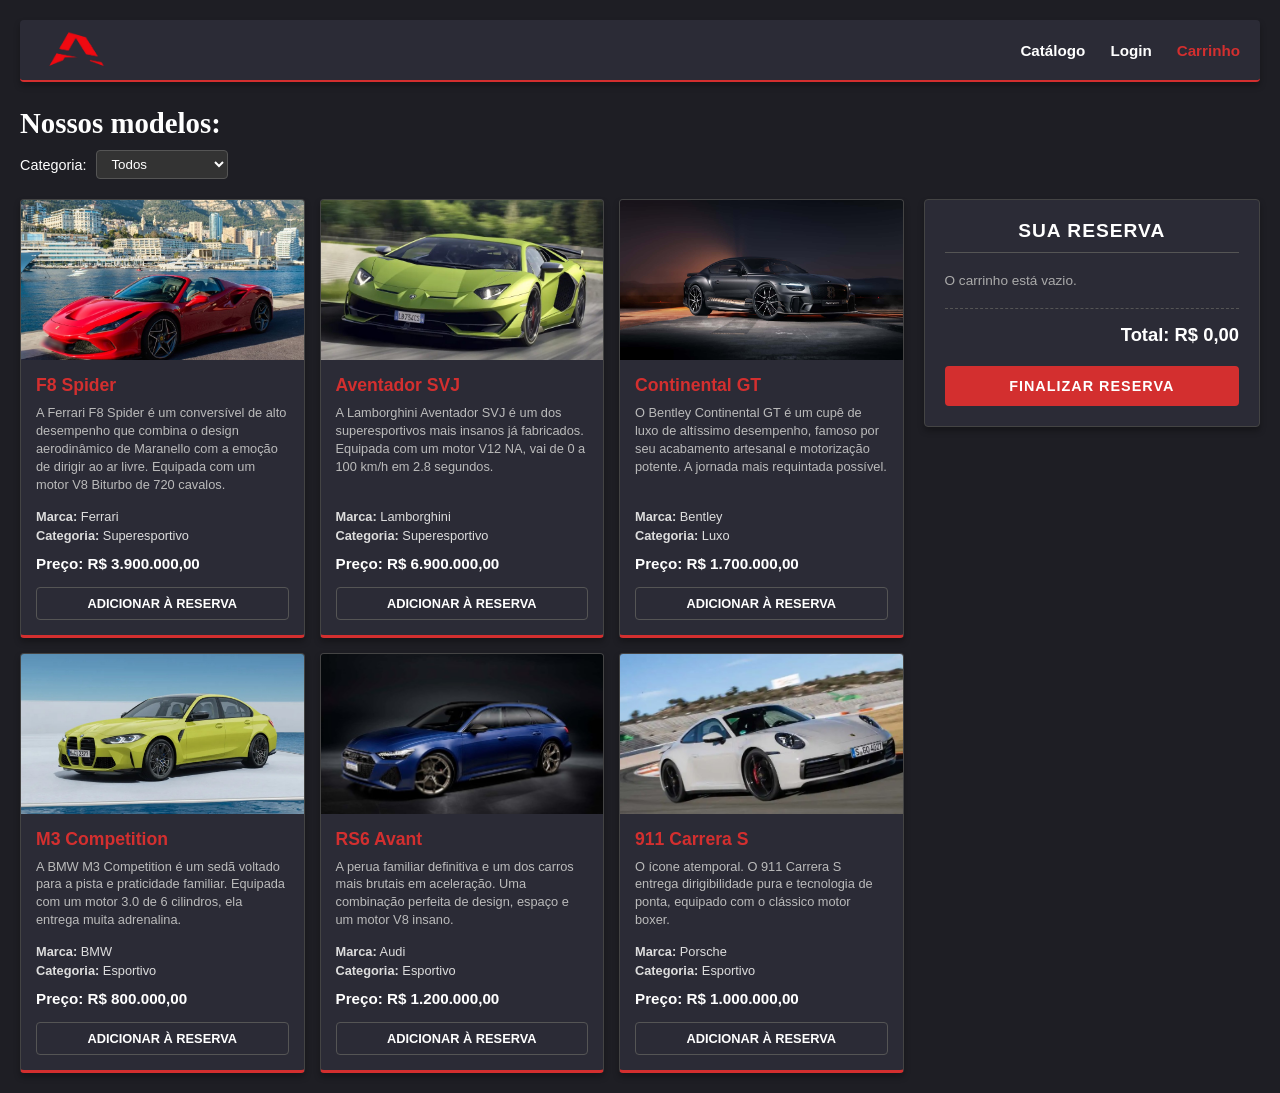
==== carrinho.html @ a8a2beb6 "Ajuste de estrutura e caminhos para compatibilidade com Vercel" ====
<!DOCTYPE html>
<html lang="pt-BR">
<head>
    <meta charset="UTF-8">
    <meta name="viewport" content="width=device-width, initial-scale=1.0">
    <title>Apex Grand Prix - Carrinho de Reservas</title>
    <link rel="icon" href="assets/Afavicon.png">
    <link rel="stylesheet" href="style/styleCarrinho.css">
    <script src="scripts/carrinhoScript.js" defer></script>
</head>
<body>

    <!-- Barra de Navegação -->
    <nav class="navbar">
        <div class="logo-container">
            <a href="index.html">
                <img src="assets/AfaviconSemFundo.png" alt="Apex Grand Prix Logo">
            </a>
        </div>
        <div class="nav-links">
            <a href="index.html">Catálogo</a>
            <a href="login.html">Login</a>
            <a href="carrinho.html" style="color: #d32f2f;">Carrinho</a>
        </div>
    </nav>

    <!-- Cabeçalho de Modelos e Filtros -->
    <div class="top-bar">
        <h1>Nossos modelos:</h1>
        <div class="filtro-container">
            <label for="filtroCategoria">Categoria:</label>
            <select id="filtroCategoria" onchange="filtrarVitrine()">
                <option value="Todos">Todos</option>
                <option value="Superesportivo">Superesportivo</option>
                <option value="Esportivo">Esportivo</option>
                <option value="Luxo">Luxo</option>
            </select>
        </div>
    </div>

    <!-- Container Principal do Conteúdo -->
    <div class="container">
        <!-- Vitrine de Catálogo -->
        <div class="catalogo">
            <div class="car-grid" id="grid-carros">
                <!-- Inserido dinamicamente via JS -->
            </div>
        </div>

        <!-- Painel Lateral da Reserva (Carrinho) -->
        <div class="cart-panel">
            <h2>SUA RESERVA</h2>
            <div id="carrinho" style="font-size: 0.85rem; color: #aaa;">
                O carrinho está vazio.
            </div>
            <div class="total">Total: <span id="total">R$ 0,00</span></div>
            <button class="btn-finalizar" onclick="finalizarPedido()">FINALIZAR RESERVA</button>
        </div>
    </div>

</body>
</html>
---- style/styleCarrinho.css ----
/* Reset e base */
* {
    margin: 0;
    padding: 0;
    box-sizing: border-box;
    font-family: 'Segoe UI', Tahoma, Geneva, Verdana, sans-serif;
}

body {
    background-color: #1e1e24;
    color: #ffffff;
    padding: 20px;
}

/* Barra de Navegação */
.navbar {
    display: flex;
    justify-content: space-between;
    align-items: center;
    background-color: #2b2b36;
    padding: 10px 20px;
    border-bottom: 2px solid #d32f2f;
    margin-bottom: 25px;
    border-radius: 4px;
    box-shadow: 0 4px 6px rgba(0, 0, 0, 0.3);
}

.navbar .logo-container img {
    height: 40px;
    vertical-align: middle;
}

.navbar .nav-links {
    display: flex;
    gap: 25px;
}

.navbar .nav-links a {
    color: #ffffff;
    text-decoration: none;
    font-size: 0.95rem;
    font-weight: bold;
    transition: color 0.2s ease, transform 0.2s ease;
}

.navbar .nav-links a:hover {
    color: #d32f2f;
    transform: translateY(-1px);
}

/* Topo e Filtros */
.top-bar {
    margin-bottom: 20px;
}

.top-bar h1 {
    font-family: 'Georgia', serif;
    font-size: 1.8rem;
    color: #ffffff;
    margin-bottom: 10px;
}

.filtro-container {
    display: flex;
    align-items: center;
    gap: 10px;
    font-size: 0.9rem;
}

select {
    background-color: #333;
    color: white;
    border: 1px solid #555;
    padding: 5px 10px;
    border-radius: 4px;
    outline: none;
    cursor: pointer;
}

select:focus {
    border-color: #d32f2f;
}

/* Layout Principal */
.container {
    display: flex;
    gap: 20px;
    max-width: 1600px;
    margin: 0 auto;
    align-items: flex-start;
}

/* Catálogo e Grid */
.catalogo {
    flex: 3;
}

.car-grid {
    display: grid;
    grid-template-columns: repeat(3, 1fr);
    gap: 15px;
}

.car-card {
    background-color: #2b2b36;
    border: 1px solid #444;
    display: flex;
    flex-direction: column;
    border-bottom: 3px solid #d32f2f;
    border-radius: 4px;
    overflow: hidden;
    box-shadow: 0 4px 6px rgba(0, 0, 0, 0.3);
    transition: transform 0.2s ease, box-shadow 0.2s ease;
}

.car-card:hover {
    transform: translateY(-3px);
    box-shadow: 0 6px 12px rgba(211, 47, 47, 0.15);
}

.car-image {
    width: 100%;
    height: 160px;
    object-fit: cover;
}

.car-content {
    padding: 15px;
    display: flex;
    flex-direction: column;
    flex-grow: 1;
}

.car-title {
    font-size: 1.1rem;
    color: #d32f2f;
    font-weight: bold;
    margin-bottom: 8px;
}

.car-desc {
    font-size: 0.8rem;
    color: #bbb;
    margin-bottom: 15px;
    line-height: 1.4;
    flex-grow: 1;
}

.car-meta {
    font-size: 0.8rem;
    color: #ddd;
    margin-bottom: 4px;
}

.car-price {
    font-size: 0.95rem;
    font-weight: bold;
    color: #fff;
    margin-top: 8px;
    margin-bottom: 15px;
}

/* Carrinho (Fixo na direita) */
.cart-panel {
    flex: 1;
    min-width: 320px;
    background-color: #2b2b36;
    border: 1px solid #444;
    padding: 20px;
    position: sticky;
    top: 20px;
    border-radius: 4px;
    box-shadow: 0 4px 6px rgba(0, 0, 0, 0.3);
}

.cart-panel h2 {
    text-align: center;
    margin-bottom: 20px;
    font-size: 1.2rem;
    color: #fff;
    border-bottom: 1px solid #555;
    padding-bottom: 10px;
    letter-spacing: 1px;
}

.item {
    display: flex;
    justify-content: space-between;
    align-items: center;
    padding: 12px;
    margin-bottom: 10px;
    background: #1e1e24;
    border: 1px solid #444;
    border-radius: 4px;
    font-size: 0.85rem;
}

.item-info {
    display: flex;
    flex-direction: column;
    gap: 3px;
    max-width: 140px;
}

.item-controls {
    display: flex;
    align-items: center;
    gap: 6px;
}

.btn-control {
    background-color: #333;
    border: 1px solid #555;
    color: white;
    width: 24px;
    height: 24px;
    display: flex;
    justify-content: center;
    align-items: center;
    cursor: pointer;
    border-radius: 3px;
    font-size: 0.85rem;
    font-weight: bold;
    transition: background-color 0.2s, border-color 0.2s;
    padding: 0;
}

.btn-control:hover {
    background-color: #d32f2f;
    border-color: #d32f2f;
}

.item-qty {
    font-size: 0.9rem;
    font-weight: bold;
    min-width: 18px;
    text-align: center;
    color: #ffffff;
}

.btn-remover {
    background: none;
    border: none;
    color: #ff4444;
    cursor: pointer;
    font-weight: bold;
    margin-left: 5px;
    font-size: 0.95rem;
    transition: color 0.2s, transform 0.2s;
    padding: 2px 5px;
}

.btn-remover:hover {
    color: #ff1111;
    transform: scale(1.1);
}

.total {
    text-align: right;
    margin-top: 20px;
    font-size: 1.15rem;
    font-weight: bold;
    border-top: 1px dashed #555;
    padding-top: 15px;
}

/* Botões */
.btn-add {
    background-color: transparent;
    color: #fff;
    border: 1px solid #555;
    padding: 8px 0;
    width: 100%;
    font-size: 0.8rem;
    cursor: pointer;
    border-radius: 4px;
    transition: all 0.2s ease;
    font-weight: bold;
}

.btn-add:hover {
    border-color: #d32f2f;
    color: #d32f2f;
    background-color: rgba(211, 47, 47, 0.05);
}

.btn-finalizar {
    width: 100%;
    padding: 12px;
    background-color: #d32f2f;
    color: white;
    font-size: 0.9rem;
    border: none;
    border-radius: 4px;
    cursor: pointer;
    margin-top: 20px;
    font-weight: bold;
    text-transform: uppercase;
    letter-spacing: 1px;
    transition: background-color 0.2s;
}

.btn-finalizar:hover {
    background-color: #b71c1c;
}

/* Responsividade para telas menores */
@media (max-width: 1200px) {
    .car-grid { grid-template-columns: repeat(2, 1fr); }
}
@media (max-width: 800px) {
    .container { flex-direction: column; }
    .car-grid { grid-template-columns: 1fr; }
    .cart-panel { width: 100%; position: static; }
}
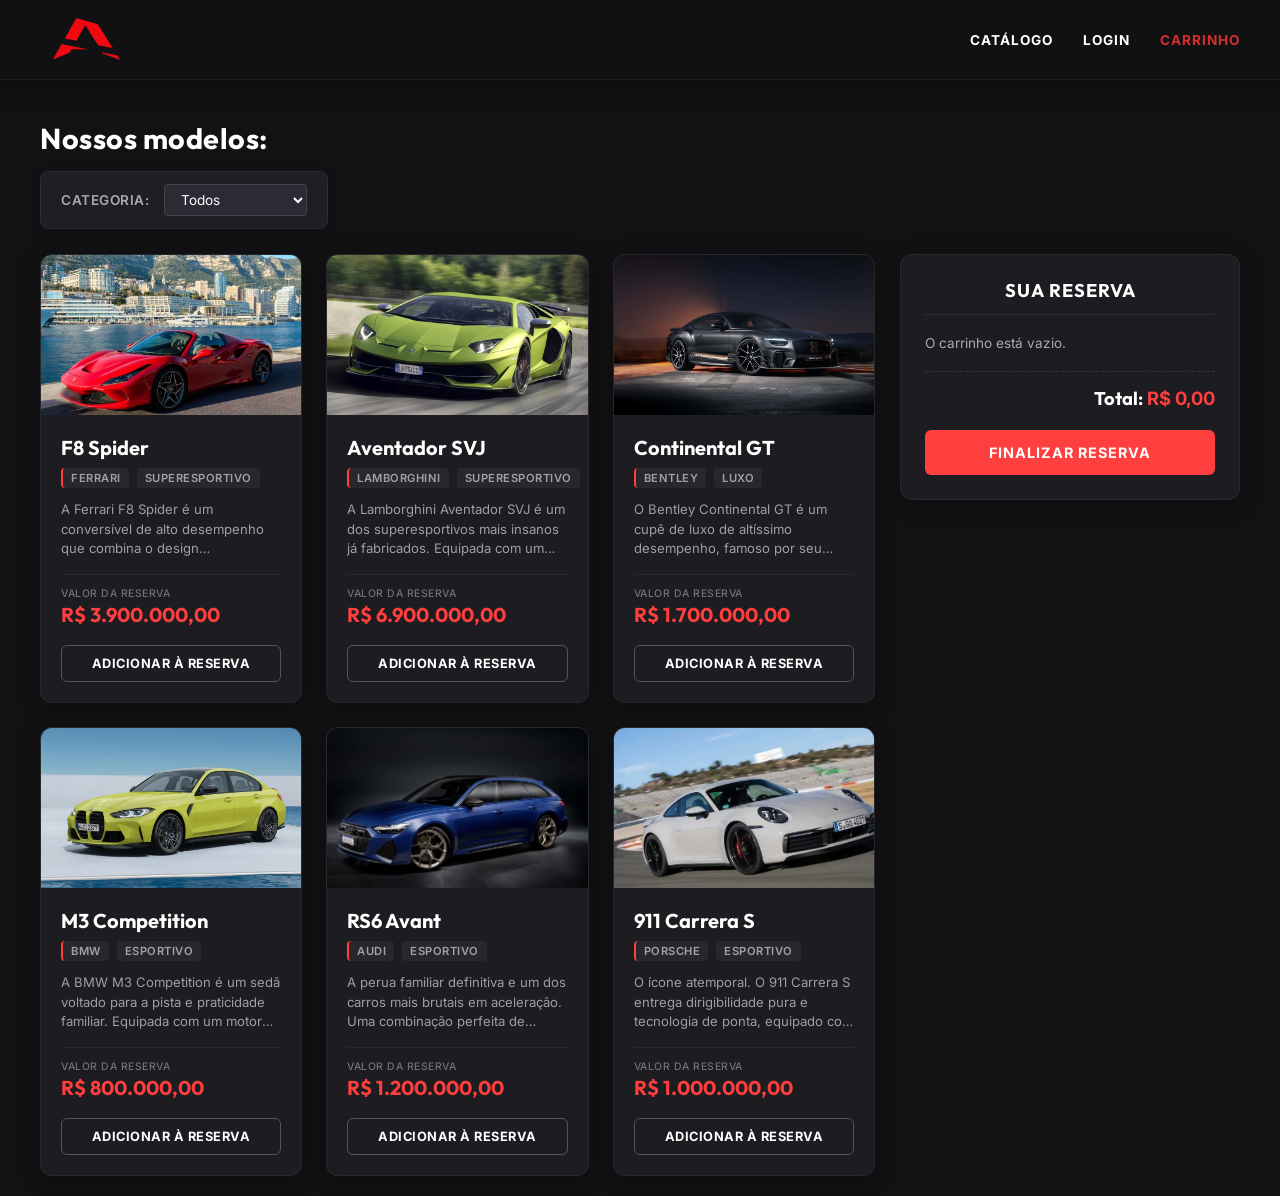
==== commit 1f64b294: "Style: Redesign premium da pagina de carrinho e implementacao de modal de confirmacao customizado" ====
--- a/carrinho.html
+++ b/carrinho.html
@@ -3,7 +3,7 @@
 <head>
     <meta charset="UTF-8">
     <meta name="viewport" content="width=device-width, initial-scale=1.0">
-    <title>Apex Grand Prix - Carrinho de Reservas</title>
+    <title>GrandCars - Carrinho de Reservas</title>
     <link rel="icon" href="assets/Afavicon.png">
     <link rel="stylesheet" href="style/styleCarrinho.css">
     <script src="scripts/carrinhoScript.js" defer></script>
@@ -14,7 +14,7 @@
     <nav class="navbar">
         <div class="logo-container">
             <a href="index.html">
-                <img src="assets/AfaviconSemFundo.png" alt="Apex Grand Prix Logo">
+                <img src="assets/AfaviconSemFundo.png" alt="GrandCars Logo">
             </a>
         </div>
         <div class="nav-links">
@@ -58,5 +58,20 @@
         </div>
     </div>
 
+    <!-- Modal Customizado -->
+    <div id="customModal" class="modal">
+        <div class="modal-content">
+            <div class="modal-header">
+                <span class="close-modal" onclick="fecharModal()">&times;</span>
+            </div>
+            <div class="modal-body">
+                <div id="modalIcon" class="modal-icon">✅</div>
+                <h2 id="modalTitle">Sucesso!</h2>
+                <p id="modalMessage">Sua reserva foi processada com sucesso no sistema GrandCars.</p>
+                <button class="btn-modal" onclick="fecharModal()">Confirmar</button>
+            </div>
+        </div>
+    </div>
+
 </body>
 </html>
--- a/style/styleCarrinho.css
+++ b/style/styleCarrinho.css
@@ -1,92 +1,131 @@
+@import url('https://fonts.googleapis.com/css2?family=Inter:wght@300;400;500;600;700&family=Outfit:wght@400;600;700;800&display=swap');
+
 /* Reset e base */
 * {
     margin: 0;
     padding: 0;
     box-sizing: border-box;
-    font-family: 'Segoe UI', Tahoma, Geneva, Verdana, sans-serif;
+    font-family: 'Inter', sans-serif;
 }
 
 body {
-    background-color: #1e1e24;
+    background-color: #121214;
     color: #ffffff;
     padding: 20px;
 }
 
+h1, h2, h3, th {
+    font-family: 'Outfit', sans-serif;
+}
+
 /* Barra de Navegação */
 .navbar {
     display: flex;
     justify-content: space-between;
     align-items: center;
-    background-color: #2b2b36;
-    padding: 10px 20px;
-    border-bottom: 2px solid #d32f2f;
-    margin-bottom: 25px;
-    border-radius: 4px;
-    box-shadow: 0 4px 6px rgba(0, 0, 0, 0.3);
+    background-color: rgba(18, 18, 20, 0.75);
+    backdrop-filter: blur(12px);
+    -webkit-backdrop-filter: blur(12px);
+    border-bottom: 1px solid rgba(255, 255, 255, 0.05);
+    padding: 15px 40px;
+    height: 80px;
+    position: fixed;
+    top: 0;
+    left: 0;
+    width: 100%;
+    z-index: 10;
+    box-shadow: 0 4px 20px rgba(0, 0, 0, 0.4);
 }
 
 .navbar .logo-container img {
-    height: 40px;
+    height: 50px;
+    width: 90px;
+    object-fit: contain;
     vertical-align: middle;
+    transition: transform 0.2s;
+}
+
+.navbar .logo-container img:hover {
+    transform: scale(1.05);
 }
 
 .navbar .nav-links {
     display: flex;
-    gap: 25px;
+    gap: 30px;
 }
 
 .navbar .nav-links a {
     color: #ffffff;
     text-decoration: none;
-    font-size: 0.95rem;
-    font-weight: bold;
-    transition: color 0.2s ease, transform 0.2s ease;
+    font-size: 0.85rem;
+    font-weight: 700;
+    text-transform: uppercase;
+    letter-spacing: 1px;
+    transition: color 0.2s, transform 0.2s;
 }
 
 .navbar .nav-links a:hover {
-    color: #d32f2f;
+    color: #ff3e3e;
     transform: translateY(-1px);
 }
 
 /* Topo e Filtros */
 .top-bar {
-    margin-bottom: 20px;
+    margin-top: 100px; /* Offset because of fixed navbar */
+    margin-bottom: 25px;
+    padding: 0 20px;
 }
 
 .top-bar h1 {
-    font-family: 'Georgia', serif;
     font-size: 1.8rem;
     color: #ffffff;
-    margin-bottom: 10px;
+    margin-bottom: 15px;
+    letter-spacing: 0.5px;
 }
 
 .filtro-container {
     display: flex;
     align-items: center;
-    gap: 10px;
-    font-size: 0.9rem;
+    gap: 15px;
+    background-color: #1e1e24;
+    padding: 12px 20px;
+    border-radius: 8px;
+    width: fit-content;
+    border: 1px solid #2d2d35;
+    box-shadow: 0 4px 10px rgba(0, 0, 0, 0.2);
+}
+
+.filtro-container label {
+    font-size: 0.85rem;
+    font-weight: 600;
+    color: #aaa;
+    text-transform: uppercase;
+    letter-spacing: 0.5px;
 }
 
 select {
-    background-color: #333;
+    background-color: #2b2b36;
     color: white;
-    border: 1px solid #555;
-    padding: 5px 10px;
+    border: 1px solid #444;
+    padding: 6px 12px;
     border-radius: 4px;
     outline: none;
     cursor: pointer;
+    font-size: 0.85rem;
+    transition: border-color 0.2s;
 }
 
 select:focus {
-    border-color: #d32f2f;
+    border-color: #ff3e3e;
 }
 
 /* Layout Principal */
 .container {
     display: flex;
-    gap: 20px;
+    gap: 25px;
     max-width: 1600px;
     margin: 0 auto;
+    padding: 0 20px;
     align-items: flex-start;
 }
 
@@ -98,100 +137,157 @@
 .car-grid {
     display: grid;
     grid-template-columns: repeat(3, 1fr);
-    gap: 15px;
+    gap: 24px;
 }
 
 .car-card {
-    background-color: #2b2b36;
-    border: 1px solid #444;
+    background-color: #1c1c21; 
+    border: 1px solid rgba(255, 255, 255, 0.05);
+    border-radius: 12px;
     display: flex;
     flex-direction: column;
-    border-bottom: 3px solid #d32f2f;
-    border-radius: 4px;
+    height: 100%;
+    box-shadow: 0 4px 20px rgba(0, 0, 0, 0.3);
     overflow: hidden;
-    box-shadow: 0 4px 6px rgba(0, 0, 0, 0.3);
-    transition: transform 0.2s ease, box-shadow 0.2s ease;
+    transition: transform 0.3s cubic-bezier(0.25, 0.8, 0.25, 1), 
+                box-shadow 0.3s cubic-bezier(0.25, 0.8, 0.25, 1), 
+                border-color 0.3s ease;
 }
 
 .car-card:hover {
-    transform: translateY(-3px);
-    box-shadow: 0 6px 12px rgba(211, 47, 47, 0.15);
+    transform: translateY(-8px);
+    box-shadow: 0 12px 30px rgba(211, 47, 47, 0.15);
+    border-color: #ff3e3e; 
+}
+
+.car-image-container {
+    width: 100%;
+    height: 160px;
+    overflow: hidden;
+    background-color: #121214;
 }
 
 .car-image {
     width: 100%;
-    height: 160px;
+    height: 100%;
     object-fit: cover;
+    transition: transform 0.5s ease;
+}
+
+.car-card:hover .car-image {
+    transform: scale(1.06);
 }
 
 .car-content {
-    padding: 15px;
+    padding: 20px;
     display: flex;
     flex-direction: column;
     flex-grow: 1;
 }
 
 .car-title {
-    font-size: 1.1rem;
-    color: #d32f2f;
-    font-weight: bold;
+    font-size: 1.25rem;
+    color: #fff;
+    font-weight: 700;
     margin-bottom: 8px;
+    font-family: 'Outfit', sans-serif;
+}
+
+/* Tags system */
+.car-tags {
+    display: flex;
+    gap: 8px;
+    margin-bottom: 12px;
+}
+
+.tag-brand, .tag-category {
+    background-color: rgba(255, 255, 255, 0.05);
+    color: #a0a0ab;
+    font-size: 0.7rem;
+    padding: 3px 8px;
+    border-radius: 4px;
+    font-weight: 600;
+    text-transform: uppercase;
+    letter-spacing: 0.5px;
+}
+
+.tag-brand {
+    border-left: 2px solid #ff3e3e;
 }
 
 .car-desc {
-    font-size: 0.8rem;
-    color: #bbb;
+    font-size: 0.82rem;
+    color: #9e9ea7;
     margin-bottom: 15px;
-    line-height: 1.4;
-    flex-grow: 1;
-}
-
-.car-meta {
-    font-size: 0.8rem;
-    color: #ddd;
-    margin-bottom: 4px;
-}
-
-.car-price {
-    font-size: 0.95rem;
-    font-weight: bold;
-    color: #fff;
-    margin-top: 8px;
-    margin-bottom: 15px;
+    line-height: 1.5;
+    
+    display: -webkit-box;
+    -webkit-line-clamp: 3;
+    -webkit-box-orient: vertical;
+    overflow: hidden;
+    height: 4.5em;
+}
+
+/* Price block styling */
+.car-preco-container {
+    display: flex;
+    flex-direction: column;
+    margin-bottom: 18px;
+    padding-top: 12px;
+    border-top: 1px solid rgba(255, 255, 255, 0.05);
+}
+
+.preco-label {
+    font-size: 0.65rem;
+    color: #71717a;
+    text-transform: uppercase;
+    letter-spacing: 0.5px;
+    font-weight: 500;
+}
+
+.preco-valor {
+    font-size: 1.25rem;
+    font-weight: 700;
+    color: #ff3e3e;
+    font-family: 'Outfit', sans-serif;
+    margin-top: 2px;
 }
 
 /* Carrinho (Fixo na direita) */
 .cart-panel {
     flex: 1;
-    min-width: 320px;
-    background-color: #2b2b36;
-    border: 1px solid #444;
-    padding: 20px;
+    min-width: 340px;
+    background-color: #1c1c21;
+    border: 1px solid rgba(255, 255, 255, 0.05);
+    padding: 24px;
     position: sticky;
-    top: 20px;
-    border-radius: 4px;
-    box-shadow: 0 4px 6px rgba(0, 0, 0, 0.3);
+    top: 100px;
+    border-radius: 12px;
+    box-shadow: 0 4px 20px rgba(0, 0, 0, 0.3);
 }
 
 .cart-panel h2 {
     text-align: center;
     margin-bottom: 20px;
-    font-size: 1.2rem;
+    font-size: 1.15rem;
     color: #fff;
-    border-bottom: 1px solid #555;
-    padding-bottom: 10px;
+    border-bottom: 1px solid rgba(255, 255, 255, 0.08);
+    padding-bottom: 12px;
     letter-spacing: 1px;
-}
-
+    font-weight: 700;
+    text-transform: uppercase;
+}
+
+/* Items in Cart checkout list */
 .item {
     display: flex;
     justify-content: space-between;
     align-items: center;
     padding: 12px;
     margin-bottom: 10px;
-    background: #1e1e24;
-    border: 1px solid #444;
-    border-radius: 4px;
+    background: #121214;
+    border: 1px solid rgba(255, 255, 255, 0.03);
+    border-radius: 6px;
     font-size: 0.85rem;
 }
 
@@ -209,8 +305,8 @@
 }
 
 .btn-control {
-    background-color: #333;
-    border: 1px solid #555;
+    background-color: #2b2b36;
+    border: 1px solid #444;
     color: white;
     width: 24px;
     height: 24px;
@@ -218,20 +314,20 @@
     justify-content: center;
     align-items: center;
     cursor: pointer;
-    border-radius: 3px;
-    font-size: 0.85rem;
-    font-weight: bold;
-    transition: background-color 0.2s, border-color 0.2s;
+    border-radius: 4px;
+    font-size: 0.8rem;
+    font-weight: bold;
+    transition: all 0.2s;
     padding: 0;
 }
 
 .btn-control:hover {
-    background-color: #d32f2f;
-    border-color: #d32f2f;
+    background-color: #ff3e3e;
+    border-color: #ff3e3e;
 }
 
 .item-qty {
-    font-size: 0.9rem;
+    font-size: 0.88rem;
     font-weight: bold;
     min-width: 18px;
     text-align: center;
@@ -260,54 +356,164 @@
     margin-top: 20px;
     font-size: 1.15rem;
     font-weight: bold;
-    border-top: 1px dashed #555;
+    border-top: 1px dashed rgba(255, 255, 255, 0.1);
     padding-top: 15px;
+    font-family: 'Outfit', sans-serif;
+}
+
+.total span {
+    color: #ff3e3e;
 }
 
 /* Botões */
 .btn-add {
+    margin-top: auto;
     background-color: transparent;
     color: #fff;
     border: 1px solid #555;
-    padding: 8px 0;
+    padding: 10px 0;
     width: 100%;
     font-size: 0.8rem;
     cursor: pointer;
-    border-radius: 4px;
+    border-radius: 6px;
     transition: all 0.2s ease;
     font-weight: bold;
+    text-transform: uppercase;
+    letter-spacing: 0.5px;
 }
 
 .btn-add:hover {
-    border-color: #d32f2f;
-    color: #d32f2f;
-    background-color: rgba(211, 47, 47, 0.05);
+    border-color: #ff3e3e;
+    color: #ff3e3e;
+    background-color: rgba(255, 62, 62, 0.05);
 }
 
 .btn-finalizar {
     width: 100%;
-    padding: 12px;
-    background-color: #d32f2f;
+    padding: 14px;
+    background-color: #ff3e3e;
     color: white;
     font-size: 0.9rem;
     border: none;
-    border-radius: 4px;
+    border-radius: 6px;
     cursor: pointer;
     margin-top: 20px;
     font-weight: bold;
     text-transform: uppercase;
     letter-spacing: 1px;
-    transition: background-color 0.2s;
+    transition: background-color 0.2s, transform 0.2s, box-shadow 0.2s;
 }
 
 .btn-finalizar:hover {
-    background-color: #b71c1c;
-}
-
-/* Responsividade para telas menores */
+    background-color: #e12d2d;
+    box-shadow: 0 4px 12px rgba(255, 62, 62, 0.3);
+}
+
+/* Custom Modal */
+.modal {
+    display: none;
+    position: fixed;
+    z-index: 100;
+    left: 0;
+    top: 0;
+    width: 100%;
+    height: 100%;
+    overflow: auto;
+    background-color: rgba(10, 10, 12, 0.6);
+    backdrop-filter: blur(8px);
+    -webkit-backdrop-filter: blur(8px);
+    justify-content: center;
+    align-items: center;
+}
+
+.modal-content {
+    background-color: #1c1c21;
+    border: 1px solid rgba(255, 255, 255, 0.08);
+    border-radius: 16px;
+    width: 90%;
+    max-width: 420px;
+    box-shadow: 0 15px 35px rgba(0, 0, 0, 0.5);
+    animation: modalScaleUp 0.3s cubic-bezier(0.34, 1.56, 0.64, 1);
+    overflow: hidden;
+}
+
+@keyframes modalScaleUp {
+    from { transform: scale(0.85); opacity: 0; }
+    to { transform: scale(1); opacity: 1; }
+}
+
+.modal-header {
+    padding: 15px 20px 5px 20px;
+    display: flex;
+    justify-content: flex-end;
+}
+
+.close-modal {
+    color: #71717a;
+    font-size: 28px;
+    font-weight: bold;
+    cursor: pointer;
+    transition: color 0.2s;
+    line-height: 20px;
+}
+
+.close-modal:hover {
+    color: #fff;
+}
+
+.modal-body {
+    padding: 10px 30px 30px 30px;
+    text-align: center;
+}
+
+.modal-icon {
+    font-size: 56px;
+    margin-bottom: 20px;
+    line-height: 1;
+}
+
+.modal-body h2 {
+    font-family: 'Outfit', sans-serif;
+    font-size: 1.6rem;
+    font-weight: 700;
+    color: #fff;
+    margin-top: 0;
+    margin-bottom: 12px;
+}
+
+.modal-body p {
+    font-family: 'Inter', sans-serif;
+    font-size: 0.95rem;
+    color: #a0a0ab;
+    line-height: 1.5;
+    margin-top: 0;
+    margin-bottom: 25px;
+}
+
+.btn-modal {
+    background-color: #ff3e3e;
+    color: #fff;
+    border: none;
+    padding: 12px 35px;
+    font-size: 0.9rem;
+    font-weight: 700;
+    border-radius: 6px;
+    cursor: pointer;
+    text-transform: uppercase;
+    letter-spacing: 0.8px;
+    transition: background-color 0.2s, transform 0.2s;
+}
+
+.btn-modal:hover {
+    background-color: #d32f2f;
+    transform: translateY(-1px);
+}
+
+/* Responsividade */
 @media (max-width: 1200px) {
     .car-grid { grid-template-columns: repeat(2, 1fr); }
 }
+
 @media (max-width: 800px) {
     .container { flex-direction: column; }
     .car-grid { grid-template-columns: 1fr; }
